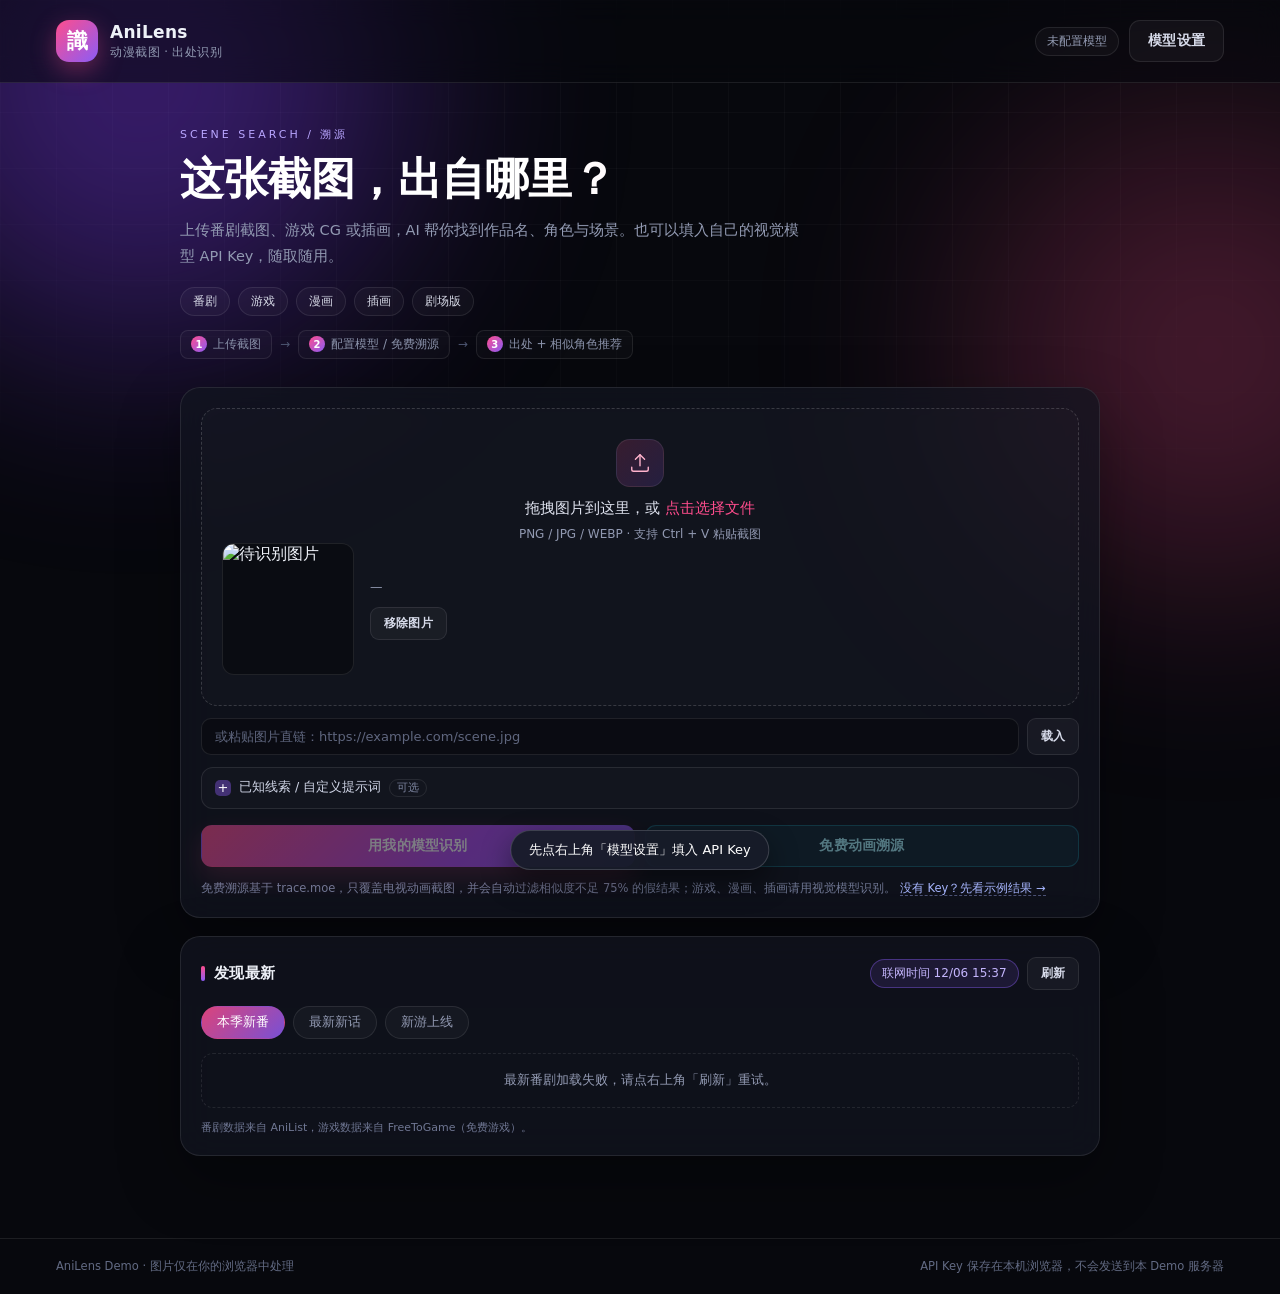
==== index.html @ 6a9ecbaa "feat: AniLens 动漫截图溯源正式站点" ====
<!DOCTYPE html>
<html lang="zh-CN">
<head>
  <meta charset="UTF-8" />
  <meta name="viewport" content="width=device-width, initial-scale=1.0" />
  <title>AniLens · 动漫截图溯源</title>
  <meta name="description" content="上传动漫截图、游戏 CG 或插画，识别出自哪部番剧、游戏或作品，支持接入自己的视觉大模型 API。" />
  <meta name="keywords" content="动漫截图,出处识别,以图搜番,galgame,AniList,trace.moe,VNDB" />
  <meta name="theme-color" content="#07080d" />
  <meta name="color-scheme" content="dark" />
  <link rel="icon" type="image/svg+xml" href="favicon.svg" />
  <link rel="apple-touch-icon" href="favicon.svg" />
  <meta property="og:type" content="website" />
  <meta property="og:site_name" content="AniLens" />
  <meta property="og:title" content="AniLens · 动漫截图溯源" />
  <meta property="og:description" content="上传动漫截图、游戏 CG 或插画，AI 帮你找到作品名、角色与场景。" />
  <meta name="twitter:card" content="summary" />
  <link rel="stylesheet" href="styles.css" />
</head>
<body>
  <div class="bg-grid" aria-hidden="true"></div>
  <div class="glow glow-a" aria-hidden="true"></div>
  <div class="glow glow-b" aria-hidden="true"></div>

  <header class="topbar">
    <a class="brand" href="./">
      <span class="logo">識</span>
      <span class="brand-text">
        <strong>AniLens</strong>
        <em>动漫截图 · 出处识别</em>
      </span>
    </a>
    <div class="top-actions">
      <span class="badge badge-off" id="keyBadge">未配置模型</span>
      <button class="btn btn-ghost" id="btnSettings" type="button">模型设置</button>
    </div>
  </header>

  <main class="wrap">
    <section class="hero">
      <p class="eyebrow">SCENE&nbsp;SEARCH&nbsp;/&nbsp;溯源</p>
      <h1>这张截图，出自哪里？</h1>
      <p class="hero-sub">上传番剧截图、游戏 CG 或插画，AI 帮你找到作品名、角色与场景。也可以填入自己的视觉模型 API Key，随取随用。</p>
      <div class="hero-tags">
        <span>番剧</span><span>游戏</span><span>漫画</span><span>插画</span><span>剧场版</span>
      </div>
      <div class="flow">
        <span><b>1</b> 上传截图</span>
        <i>→</i>
        <span><b>2</b> 配置模型 / 免费溯源</span>
        <i>→</i>
        <span><b>3</b> 出处 + 相似角色推荐</span>
      </div>
    </section>

    <section class="panel">
      <div class="dropzone" id="dropzone" tabindex="0" role="button" aria-label="上传图片">
        <input type="file" id="fileInput" accept="image/*" hidden />
        <div class="dz-empty" id="dzEmpty">
          <div class="dz-icon" aria-hidden="true">
            <svg viewBox="0 0 24 24" fill="none" stroke="currentColor" stroke-width="1.5" stroke-linecap="round" stroke-linejoin="round">
              <path d="M3 16.5V19a2 2 0 0 0 2 2h14a2 2 0 0 0 2-2v-2.5" />
              <path d="M12 3v12" />
              <path d="m7 8 5-5 5 5" />
            </svg>
          </div>
          <p class="dz-title">拖拽图片到这里，或 <span class="accent">点击选择文件</span></p>
          <p class="dz-hint">PNG / JPG / WEBP · 支持 Ctrl + V 粘贴截图</p>
        </div>
        <div class="dz-preview" id="dzPreview" hidden>
          <div class="preview-frame">
            <img id="previewImg" alt="待识别图片" />
          </div>
          <div class="preview-info">
            <p id="fileMeta">—</p>
            <button class="btn btn-sm btn-ghost" id="btnClear" type="button">移除图片</button>
          </div>
        </div>
      </div>

      <div class="url-row">
        <input id="urlInput" type="url" placeholder="或粘贴图片直链：https://example.com/scene.jpg" />
        <button class="btn btn-sm btn-ghost" id="btnUrl" type="button">载入</button>
      </div>

      <details class="prompt-box">
        <summary>已知线索 / 自定义提示词 <span>可选</span></summary>
        <input id="hintInput" type="text" placeholder="已知线索：作品名、角色名、品牌（如 ゆずソフト）、年份，或画面里的某句台词" />
        <textarea id="customPrompt" rows="3" placeholder="例如：重点判断角色名与作品；这是手游立绘，请优先在游戏中查找；不确定时说明依据。"></textarea>
        <p class="prompt-tip">线索会作为硬性条件优先满足，适合识别小众作品；两者都会自动保存在本机。</p>
      </details>

      <div class="action-row">
        <button class="btn btn-primary" id="btnAnalyze" type="button" disabled>用我的模型识别</button>
        <button class="btn btn-secondary" id="btnTrace" type="button" disabled>免费动画溯源</button>
      </div>
      <p class="hint">免费溯源基于 trace.moe，只覆盖电视动画截图，并会自动过滤相似度不足 75% 的假结果；游戏、漫画、插画请用视觉模型识别。 <a class="demo-link" href="?demo=1">没有 Key？先看示例结果 →</a></p>
    </section>

    <section class="panel" id="discoverPanel">
      <div class="panel-head">
        <h2>发现最新</h2>
        <div class="head-right">
          <span class="badge badge-off" id="netTime">联网时间同步中…</span>
          <button class="btn btn-sm btn-ghost" id="btnRefreshDiscover" type="button">刷新</button>
        </div>
      </div>
      <div class="tabs" id="discoverTabs">
        <button class="tab active" type="button" data-tab="anime">本季新番</button>
        <button class="tab" type="button" data-tab="latest">最新新话</button>
        <button class="tab" type="button" data-tab="games">新游上线</button>
      </div>
      <div class="discover-grid" id="animeGrid"></div>
      <div class="discover-grid" id="latestGrid" hidden></div>
      <div class="discover-grid" id="gamesGrid" hidden></div>
      <p class="discover-note" id="discoverNote">番剧数据来自 AniList，游戏数据来自 FreeToGame（免费游戏）。</p>
    </section>

    <section class="panel status-panel" id="statusPanel" hidden>
      <div class="status">
        <span class="spinner" aria-hidden="true"></span>
        <span id="statusText">识别中…</span>
      </div>
    </section>

    <section class="panel" id="resultsPanel" hidden>
      <div class="panel-head">
        <h2>识别结果</h2>
        <div class="head-right">
          <span class="badge" id="resultSource"></span>
          <button class="btn btn-sm btn-ghost" id="btnCopy" type="button">复制结果</button>
        </div>
      </div>
      <div id="resultBody"></div>
      <div class="verify">
        <p>结果仅供参考，建议交叉验证：</p>
        <div class="verify-links">
          <a href="https://saucenao.com/" target="_blank" rel="noopener">SauceNAO</a>
          <a href="https://ascii2d.net/" target="_blank" rel="noopener">ascii2d</a>
          <a href="https://iqdb.org/" target="_blank" rel="noopener">IQDB</a>
          <a href="https://lens.google.com/" target="_blank" rel="noopener">Google Lens</a>
          <a href="https://yandex.com/images/" target="_blank" rel="noopener">Yandex 图片</a>
          <a href="https://trace.moe/" target="_blank" rel="noopener">trace.moe</a>
        </div>
      </div>
    </section>

    <section class="panel" id="historyPanel" hidden>
      <div class="panel-head">
        <h2>最近识别</h2>
        <button class="btn btn-sm btn-ghost" id="btnClearHistory" type="button">清空</button>
      </div>
      <div class="history-list" id="historyList"></div>
    </section>
  </main>

  <footer class="foot">
    <span>AniLens Demo · 图片仅在你的浏览器中处理</span>
    <span>API Key 保存在本机浏览器，不会发送到本 Demo 服务器</span>
  </footer>

  <div class="modal" id="settingsModal" hidden>
    <div class="modal-mask" data-close="1"></div>
    <div class="modal-card" role="dialog" aria-modal="true" aria-labelledby="settingsTitle">
      <div class="modal-head">
        <h2 id="settingsTitle">模型设置</h2>
        <button class="icon-btn" id="btnCloseSettings" type="button" aria-label="关闭">×</button>
      </div>
      <p class="modal-sub">支持任意 OpenAI 兼容的视觉模型接口（OpenAI / 硅基流动 / 通义千问 / 智谱 / Gemini 等）。</p>

      <label class="field">
        <span>服务预设</span>
        <select id="presetSelect"></select>
      </label>
      <label class="field">
        <span>接口地址 Base URL</span>
        <input id="baseUrl" type="text" placeholder="https://api.openai.com/v1" spellcheck="false" />
      </label>
      <label class="field">
        <span>模型名称</span>
        <input id="modelName" type="text" placeholder="gpt-4o-mini" spellcheck="false" />
      </label>
      <label class="field">
        <span>API Key <em>仅保存在本机</em></span>
        <div class="key-wrap">
          <input id="apiKey" type="password" placeholder="sk-..." autocomplete="off" spellcheck="false" />
          <button class="icon-btn" id="btnToggleKey" type="button">显示</button>
        </div>
      </label>

      <label class="switch-field" for="onlineToggle">
        <span>
          <b>联网增强</b>
          <em>识别后自动查询 AniList，补充封面、评分、简介、相似角色与相似作品</em>
        </span>
        <input id="onlineToggle" type="checkbox" checked />
      </label>

      <div class="modal-foot">
        <button class="btn btn-ghost" id="btnTestOnline" type="button">测试联网</button>
        <button class="btn btn-ghost" id="btnTest" type="button">测试模型</button>
        <button class="btn btn-primary" id="btnSaveSettings" type="button">保存设置</button>
      </div>
      <p class="modal-note" id="testResult"></p>
    </div>
  </div>

  <div class="toast" id="toast" hidden></div>
  <script src="app.js"></script>
</body>
</html>
---- styles.css ----
:root {
  --bg: #07080d;
  --panel: rgba(18, 22, 33, 0.72);
  --panel-solid: #121622;
  --line: rgba(255, 255, 255, 0.09);
  --line-strong: rgba(255, 255, 255, 0.16);
  --text: #eef1f8;
  --muted: #929ab2;
  --pink: #ff4d8d;
  --violet: #8b5cf6;
  --cyan: #22d3ee;
  --ok: #34d399;
  --warn: #fbbf24;
  --radius: 20px;
  --font: "Inter", "PingFang SC", "Hiragino Sans GB", "Microsoft YaHei", system-ui, -apple-system, "Segoe UI", sans-serif;
}

* { box-sizing: border-box; }

html { scroll-behavior: smooth; }

html, body {
  margin: 0;
  padding: 0;
  background: var(--bg);
  color: var(--text);
  font-family: var(--font);
  -webkit-font-smoothing: antialiased;
}

body {
  min-height: 100vh;
  display: flex;
  flex-direction: column;
  overflow-x: hidden;
  position: relative;
}

.bg-grid {
  position: fixed;
  inset: 0;
  background-image:
    linear-gradient(rgba(255, 255, 255, 0.028) 1px, transparent 1px),
    linear-gradient(90deg, rgba(255, 255, 255, 0.028) 1px, transparent 1px);
  background-size: 56px 56px;
  mask-image: radial-gradient(ellipse 90% 70% at 50% 0%, #000 40%, transparent 100%);
  -webkit-mask-image: radial-gradient(ellipse 90% 70% at 50% 0%, #000 40%, transparent 100%);
  pointer-events: none;
  z-index: 0;
}

.glow {
  position: fixed;
  border-radius: 50%;
  filter: blur(120px);
  opacity: 0.42;
  pointer-events: none;
  z-index: 0;
}
.glow-a { width: 520px; height: 520px; top: -180px; left: -120px; background: #7c3aed; }
.glow-b { width: 460px; height: 460px; top: 120px; right: -160px; background: #ff4d8d; opacity: 0.26; }

/* ---------- top bar ---------- */
.topbar {
  position: sticky;
  top: 0;
  z-index: 5;
  display: flex;
  align-items: center;
  justify-content: space-between;
  gap: 16px;
  padding: 20px clamp(18px, 5vw, 56px);
  border-bottom: 1px solid var(--line);
  backdrop-filter: blur(14px);
  background: rgba(7, 8, 13, 0.55);
}

.brand {
  display: flex;
  align-items: center;
  gap: 12px;
  text-decoration: none;
  color: inherit;
}

.logo {
  width: 42px;
  height: 42px;
  display: grid;
  place-items: center;
  border-radius: 13px;
  font-size: 21px;
  font-weight: 700;
  color: #fff;
  background: linear-gradient(135deg, var(--pink), var(--violet));
  box-shadow: 0 8px 24px rgba(255, 77, 141, 0.35);
}

.brand-text { display: flex; flex-direction: column; line-height: 1.2; }
.brand-text strong { font-size: 17px; letter-spacing: 0.3px; }
.brand-text em { font-style: normal; font-size: 11.5px; color: var(--muted); margin-top: 3px; letter-spacing: 0.5px; }

.top-actions { display: flex; align-items: center; gap: 10px; }

.badge {
  display: inline-flex;
  align-items: center;
  gap: 6px;
  padding: 5px 11px;
  border-radius: 999px;
  font-size: 12px;
  border: 1px solid var(--line);
  color: var(--muted);
  white-space: nowrap;
}
.badge-off { color: var(--muted); background: rgba(255, 255, 255, 0.03); }
.badge-on { color: var(--ok); border-color: rgba(52, 211, 153, 0.35); background: rgba(52, 211, 153, 0.08); }
.badge-info { color: #c4b5fd; border-color: rgba(139, 92, 246, 0.4); background: rgba(139, 92, 246, 0.12); }
.badge-warn { color: var(--warn); border-color: rgba(251, 191, 36, 0.35); background: rgba(251, 191, 36, 0.1); }

/* ---------- layout ---------- */
.wrap {
  position: relative;
  z-index: 2;
  width: min(920px, calc(100% - 36px));
  margin: 0 auto;
  padding: 44px 0 64px;
  flex: 1;
}

.hero { margin-bottom: 28px; }

.eyebrow {
  margin: 0 0 12px;
  font-size: 11px;
  letter-spacing: 3px;
  color: #b9a6ff;
  text-transform: uppercase;
}

.hero h1 {
  margin: 0;
  font-size: clamp(30px, 5vw, 44px);
  line-height: 1.14;
  letter-spacing: -0.5px;
  background: linear-gradient(120deg, #fff 20%, #ffd0e0 55%, #b9a6ff 90%);
  -webkit-background-clip: text;
  background-clip: text;
  color: transparent;
}

.hero-sub {
  margin: 14px 0 0;
  max-width: 620px;
  font-size: 14.5px;
  line-height: 1.75;
  color: var(--muted);
}

.hero-tags { display: flex; flex-wrap: wrap; gap: 8px; margin-top: 18px; }
.hero-tags span {
  padding: 5px 12px;
  border-radius: 999px;
  font-size: 12px;
  color: #d6d9e6;
  border: 1px solid var(--line);
  background: rgba(255, 255, 255, 0.03);
}

.panel {
  background: var(--panel);
  border: 1px solid var(--line);
  border-radius: var(--radius);
  padding: 20px;
  margin-bottom: 18px;
  backdrop-filter: blur(18px);
  box-shadow: 0 24px 60px rgba(0, 0, 0, 0.34);
}

.panel-head {
  display: flex;
  align-items: center;
  justify-content: space-between;
  gap: 12px;
  margin-bottom: 16px;
}
.panel-head h2 { margin: 0; font-size: 15px; font-weight: 600; letter-spacing: 0.4px; }
.head-right { display: flex; align-items: center; gap: 8px; }

/* ---------- dropdown uploader ---------- */
.dropzone {
  position: relative;
  border: 1.5px dashed rgba(255, 255, 255, 0.16);
  border-radius: 16px;
  padding: 30px 20px;
  text-align: center;
  cursor: pointer;
  transition: border-color 0.2s, background 0.2s, transform 0.2s;
  background: rgba(255, 255, 255, 0.015);
  outline: none;
}
.dropzone:hover, .dropzone:focus-visible {
  border-color: rgba(255, 77, 141, 0.5);
  background: rgba(255, 77, 141, 0.045);
}
.dropzone.drag {
  border-color: var(--pink);
  background: rgba(255, 77, 141, 0.09);
  transform: scale(1.005);
}

.dz-icon {
  width: 48px; height: 48px;
  margin: 0 auto 12px;
  border-radius: 14px;
  display: grid; place-items: center;
  color: #ffb3cd;
  background: linear-gradient(135deg, rgba(255, 77, 141, 0.16), rgba(139, 92, 246, 0.16));
  border: 1px solid rgba(255, 255, 255, 0.08);
}
.dz-icon svg { width: 22px; height: 22px; }

.dz-title { margin: 0; font-size: 14.5px; color: #dfe3ef; }
.dz-title .accent { color: var(--pink); }
.dz-hint { margin: 8px 0 0; font-size: 12px; color: var(--muted); }

.dz-preview {
  display: flex;
  align-items: center;
  gap: 16px;
  text-align: left;
  cursor: default;
}
.preview-frame {
  flex: none;
  width: 132px; height: 132px;
  border-radius: 12px;
  overflow: hidden;
  background: #0a0c12;
  border: 1px solid var(--line);
}
.preview-frame img { width: 100%; height: 100%; object-fit: cover; display: block; }
.preview-info { min-width: 0; }
.preview-info p {
  margin: 0 0 10px;
  font-size: 12.5px;
  color: var(--muted);
  word-break: break-all;
  line-height: 1.6;
}

.url-row { display: flex; gap: 8px; margin-top: 12px; }.url-row input {
  flex: 1;
  min-width: 0;
  padding: 10px 13px;
  border-radius: 10px;
  border: 1px solid var(--line);
  background: rgba(0, 0, 0, 0.28);
  color: var(--text);
  font-size: 13px;
  font-family: inherit;
  outline: none;
  transition: border-color 0.2s;
}
.url-row input:focus { border-color: rgba(139, 92, 246, 0.6); }
.url-row input::placeholder { color: #5f667e; }

/* ---------- 自定义提示词 ---------- */
.prompt-box {
  margin-top: 12px;
  border: 1px solid var(--line);
  border-radius: 12px;
  background: rgba(255, 255, 255, 0.02);
  padding: 11px 13px;
}
.prompt-box summary {
  cursor: pointer;
  font-size: 12.5px;
  color: #cfd5e6;
  list-style: none;
  display: flex;
  align-items: center;
  gap: 8px;
}
.prompt-box summary::-webkit-details-marker { display: none; }
.prompt-box summary::before {
  content: '+';
  display: grid;
  place-items: center;
  width: 16px;
  height: 16px;
  border-radius: 5px;
  font-size: 13px;
  color: #fff;
  background: rgba(139, 92, 246, 0.4);
}
.prompt-box[open] summary::before { content: '−'; }
.prompt-box summary span {
  font-size: 10.5px;
  color: #7f88a3;
  border: 1px solid var(--line);
  border-radius: 999px;
  padding: 1px 7px;
}
.prompt-box textarea, .prompt-box input {
  width: 100%;
  margin-top: 10px;
  padding: 10px 12px;
  border-radius: 10px;
  border: 1px solid var(--line);
  background: rgba(0, 0, 0, 0.3);
  color: var(--text);
  font-family: inherit;
  font-size: 12.5px;
  line-height: 1.65;
  resize: vertical;
  outline: none;
}
.prompt-box textarea:focus, .prompt-box input:focus { border-color: rgba(139, 92, 246, 0.6); }
.prompt-tip { margin: 7px 0 0; font-size: 11px; color: #6f7793; }

.candidates { display: grid; grid-template-columns: repeat(auto-fill, minmax(160px, 1fr)); gap: 10px; }
.cand {
  display: flex;
  gap: 9px;
  align-items: center;
  padding: 8px;
  border: 1px solid var(--line);
  border-radius: 10px;
  color: var(--text);
  text-decoration: none;
  background: rgba(255, 255, 255, 0.02);
}
.cand:hover { border-color: rgba(139, 92, 246, 0.5); }
.cand img, .cand-none { width: 42px; height: 58px; border-radius: 6px; object-fit: cover; flex: none; }
.cand-none { background: rgba(255, 255, 255, 0.05); }
.cand strong { display: block; font-size: 12px; line-height: 1.4; }
.cand em { display: block; font-style: normal; font-size: 10.5px; color: #6f7793; }

@media (max-width: 560px) {
  .result-title { font-size: 18px; }
  .person-card { align-items: flex-start; }
  .person-avatar { width: 64px; height: 64px; }
  .search-row { gap: 7px; }
  .search-row a { padding: 7px 11px; font-size: 11.5px; }
  .candidates { grid-template-columns: 1fr 1fr; gap: 8px; }
  .cand { padding: 6px; gap: 7px; }
  .cand img, .cand-none { width: 34px; height: 46px; }
  .cand strong { font-size: 11.5px; }
  .block { padding: 14px 15px; }
  .vn-card { flex-direction: column; gap: 11px; }
  .vn-cover { width: 100%; height: 190px; }
  .vn-title { font-size: 16px; }
}

.action-row { display: flex; flex-wrap: wrap; gap: 10px; margin-top: 16px; }
.action-row .btn { flex: 1 1 200px; }

.hint { margin: 12px 0 0; font-size: 11.5px; color: #6f7793; line-height: 1.6; }
.demo-link { color: #a5b4fc; text-decoration: none; border-bottom: 1px dashed rgba(165, 180, 252, 0.4); }
.demo-link:hover { color: #fff; }

/* ---------- buttons ---------- */
.btn {
  appearance: none;
  border: 1px solid transparent;
  border-radius: 11px;
  padding: 11px 18px;
  font-size: 13.5px;
  font-family: inherit;
  font-weight: 600;
  letter-spacing: 0.2px;
  color: #fff;
  cursor: pointer;
  transition: transform 0.16s, box-shadow 0.2s, background 0.2s, border-color 0.2s, opacity 0.2s;
  white-space: nowrap;
}
.btn:disabled { opacity: 0.45; cursor: not-allowed; }
.btn:not(:disabled):hover { transform: translateY(-1px); }
.btn:not(:disabled):active { transform: translateY(1px); }

.btn-primary {
  background: linear-gradient(135deg, var(--pink), #b04bf0 60%, var(--violet));
  box-shadow: 0 10px 26px rgba(255, 77, 141, 0.26);
}
.btn-primary:not(:disabled):hover { box-shadow: 0 14px 32px rgba(255, 77, 141, 0.38); }

.btn-secondary {
  background: rgba(34, 211, 238, 0.1);
  border-color: rgba(34, 211, 238, 0.35);
  color: #a5f3fc;
}
.btn-secondary:not(:disabled):hover { background: rgba(34, 211, 238, 0.18); }

.btn-ghost {
  background: rgba(255, 255, 255, 0.04);
  border-color: var(--line);
  color: #d7dbea;
}
.btn-ghost:not(:disabled):hover { background: rgba(255, 255, 255, 0.09); border-color: var(--line-strong); }

.btn-sm { padding: 7px 13px; font-size: 12px; border-radius: 9px; }
.btn-block { width: 100%; }

.icon-btn {
  background: transparent;
  border: 1px solid var(--line);
  color: var(--muted);
  border-radius: 9px;
  width: 32px;
  height: 32px;
  font-size: 16px;
  line-height: 1;
  cursor: pointer;
  transition: color 0.2s, border-color 0.2s;
}
.icon-btn:hover { color: #fff; border-color: var(--line-strong); }

/* ---------- status ---------- */
.status-panel { padding: 16px 20px; }
.status { display: flex; align-items: center; gap: 12px; font-size: 13.5px; color: #cfd4e4; }
.spinner {
  width: 16px; height: 16px;
  border-radius: 50%;
  border: 2px solid rgba(255, 255, 255, 0.18);
  border-top-color: var(--pink);
  animation: spin 0.8s linear infinite;
  flex: none;
}
@keyframes spin { to { transform: rotate(360deg); } }

/* ---------- result cards ---------- */
.result-hero {
  border: 1px solid rgba(139, 92, 246, 0.28);
  background: linear-gradient(160deg, rgba(139, 92, 246, 0.14), rgba(255, 77, 141, 0.06) 55%, rgba(255, 255, 255, 0.02));
  border-radius: 16px;
  padding: 20px;
}

.result-head { display: flex; align-items: flex-start; justify-content: space-between; gap: 16px; flex-wrap: wrap; }
.result-title { margin: 0; font-size: 21px; line-height: 1.35; letter-spacing: -0.2px; }
.result-original { margin: 6px 0 0; font-size: 13px; color: var(--muted); }
.result-type { margin: 0; font-size: 12px; color: #cbb6ff; letter-spacing: 0.4px; }

.confidence { flex: none; text-align: right; min-width: 90px; }
.confidence b { font-size: 24px; font-weight: 700; color: #fff; }
.confidence b span { font-size: 12px; color: var(--muted); font-weight: 500; }
.confidence small { display: block; font-size: 11px; color: var(--muted); margin-top: 2px; }
.conf-bar { height: 5px; border-radius: 999px; background: rgba(255, 255, 255, 0.12); margin-top: 8px; overflow: hidden; }
.conf-bar i { display: block; height: 100%; border-radius: 999px; background: linear-gradient(90deg, var(--cyan), var(--violet), var(--pink)); }

.meta-grid {
  display: grid;
  grid-template-columns: repeat(auto-fit, minmax(170px, 1fr));
  gap: 10px;
  margin-top: 18px;
}
.meta-item {
  border: 1px solid var(--line);
  background: rgba(0, 0, 0, 0.22);
  border-radius: 11px;
  padding: 10px 12px;
}
.meta-item dt { font-size: 10.5px; color: #7f88a3; letter-spacing: 0.6px; text-transform: uppercase; margin-bottom: 5px; }
.meta-item dd { margin: 0; font-size: 13px; color: #e6e9f4; line-height: 1.5; word-break: break-word; }

.block { margin-top: 18px; }
.block h3 {
  margin: 0 0 8px;
  font-size: 11px;
  letter-spacing: 1.4px;
  text-transform: uppercase;
  color: #8b94ae;
  font-weight: 600;
}
.block p { margin: 0; font-size: 13.5px; line-height: 1.8; color: #d3d8e8; }

.chip-row { display: flex; flex-wrap: wrap; gap: 7px; }
.chip {
  display: inline-flex;
  align-items: center;
  padding: 5px 11px;
  border-radius: 999px;
  font-size: 12px;
  color: #e5defc;
  background: rgba(139, 92, 246, 0.14);
  border: 1px solid rgba(139, 92, 246, 0.3);
}
.chip.pink { color: #ffd3e2; background: rgba(255, 77, 141, 0.12); border-color: rgba(255, 77, 141, 0.3); }
.chip.cyan { color: #b7f4ff; background: rgba(34, 211, 238, 0.1); border-color: rgba(34, 211, 238, 0.28); }

.alts { display: grid; gap: 8px; margin-top: 6px; }
.alt-item {
  display: flex;
  align-items: baseline;
  justify-content: space-between;
  gap: 12px;
  padding: 11px 13px;
  border-radius: 11px;
  border: 1px solid var(--line);
  background: rgba(255, 255, 255, 0.02);
  font-size: 13px;
}
.alt-item em { font-style: normal; color: var(--muted); font-size: 12px; text-align: right; }
.alt-item strong { font-weight: 600; }

.search-row { display: flex; flex-wrap: wrap; gap: 8px; margin-top: 10px; }
.search-row a {
  padding: 6px 12px;
  border-radius: 999px;
  font-size: 12px;
  text-decoration: none;
  color: #cfd6ea;
  border: 1px solid var(--line);
  background: rgba(255, 255, 255, 0.03);
  transition: border-color 0.2s, color 0.2s;
}
.search-row a:hover { color: #fff; border-color: rgba(255, 77, 141, 0.5); }

.empty-state {
  text-align: center;
  padding: 26px 18px;
  border: 1px dashed var(--line);
  border-radius: 14px;
}
.empty-state strong { display: block; font-size: 15px; margin-bottom: 6px; }
.empty-state p { margin: 0; font-size: 13px; color: var(--muted); line-height: 1.7; }

.error-box {
  border: 1px solid rgba(248, 113, 113, 0.35);
  background: rgba(248, 113, 113, 0.08);
  border-radius: 12px;
  padding: 14px 16px;
  font-size: 13px;
  line-height: 1.7;
  color: #fecaca;
  word-break: break-word;
}
.error-box b { color: #fff; }

/* ---------- trace results ---------- */
.trace-hero {
  display: flex;
  gap: 16px;
  padding: 14px;
  border-radius: 16px;
  border: 1px solid rgba(165, 180, 252, 0.28);
  background: linear-gradient(135deg, rgba(99, 102, 241, 0.1), rgba(255, 77, 141, 0.06));
}
.trace-hero-thumb {
  flex: none;
  width: 200px;
  aspect-ratio: 16 / 9;
  border-radius: 10px;
  overflow: hidden;
  background: #000;
  border: 1px solid var(--line);
}
.trace-hero-thumb img { width: 100%; height: 100%; object-fit: cover; display: block; }
.trace-hero-body { min-width: 0; flex: 1; }
.trace-kicker {
  display: inline-block;
  margin-bottom: 6px;
  font-size: 10.5px;
  letter-spacing: 0.08em;
  text-transform: uppercase;
  color: #a5b4fc;
}
.trace-kicker .trace-conf {
  margin-left: 5px;
  padding: 1px 7px;
  font-size: 10px;
  letter-spacing: 0;
  text-transform: none;
  vertical-align: 1px;
}
.trace-hero h2 { margin: 0 0 4px; font-size: 19px; line-height: 1.35; }
.trace-hero .trace-sub { margin: 0 0 9px; font-size: 12px; color: var(--muted); }
.trace-more { margin: 16px 0 8px; font-size: 11.5px; color: #6f7793; }
.trace-warn {
  margin-bottom: 12px;
  padding: 10px 12px;
  border-radius: 10px;
  border: 1px solid rgba(251, 191, 36, 0.3);
  background: rgba(251, 191, 36, 0.08);
  font-size: 12px;
  line-height: 1.6;
  color: #fcd34d;
}
.trace-note { margin: 10px 0 0; font-size: 11px; color: #6f7793; }
.trace-hit { background: rgba(52, 211, 153, 0.15) !important; color: #6ee7b7 !important; }

.trace-list { display: grid; gap: 12px; }
.trace-item {
  display: flex;
  gap: 14px;
  padding: 12px;
  border-radius: 14px;
  border: 1px solid var(--line);
  background: rgba(255, 255, 255, 0.02);
}
.trace-thumb {
  flex: none;
  width: 128px;
  height: 76px;
  border-radius: 9px;
  overflow: hidden;
  background: #000;
  border: 1px solid var(--line);
}
.trace-thumb img { width: 100%; height: 100%; object-fit: cover; display: block; }
.trace-body { min-width: 0; flex: 1; }
.trace-body h3 { margin: 0 0 4px; font-size: 14.5px; line-height: 1.4; }
.trace-body .trace-sub { margin: 0 0 8px; font-size: 12px; color: var(--muted); word-break: break-word; }
.trace-meta { display: flex; flex-wrap: wrap; gap: 6px; }
.trace-meta span {
  font-size: 11.5px;
  padding: 3px 8px;
  border-radius: 6px;
  background: rgba(255, 255, 255, 0.05);
  color: #c3c9dc;
}
.trace-links { display: flex; gap: 12px; margin-top: 9px; flex-wrap: wrap; }
.trace-links a { font-size: 12px; color: #a5b4fc; text-decoration: none; }
.trace-links a:hover { text-decoration: underline; }

/* ---------- verify ---------- */
.verify { margin-top: 20px; padding-top: 16px; border-top: 1px solid var(--line); }
.verify p { margin: 0 0 9px; font-size: 11.5px; color: #6f7793; }
.verify-links { display: flex; flex-wrap: wrap; gap: 8px; }
.verify-links a {
  padding: 5px 11px;
  border-radius: 8px;
  font-size: 12px;
  text-decoration: none;
  color: #c0c8dd;
  border: 1px solid var(--line);
  background: rgba(255, 255, 255, 0.02);
  transition: color 0.2s, border-color 0.2s;
}
.verify-links a:hover { color: #fff; border-color: rgba(139, 92, 246, 0.55); }

/* ---------- history ---------- */
.history-list { display: grid; grid-template-columns: repeat(auto-fill, minmax(150px, 1fr)); gap: 10px; }
.history-item {
  border: 1px solid var(--line);
  border-radius: 12px;
  overflow: hidden;
  background: rgba(255, 255, 255, 0.02);
  cursor: pointer;
  text-align: left;
  padding: 0;
  color: inherit;
  font-family: inherit;
  transition: border-color 0.2s, transform 0.2s;
}
.history-item:hover { border-color: rgba(255, 77, 141, 0.45); transform: translateY(-2px); }
.history-item img { width: 100%; height: 88px; object-fit: cover; display: block; background: #000; }
.history-item .hi-body { padding: 9px 11px; }
.history-item strong { display: block; font-size: 12.5px; line-height: 1.4; white-space: nowrap; overflow: hidden; text-overflow: ellipsis; }
.history-item span { display: block; font-size: 11px; color: var(--muted); margin-top: 3px; }

/* ---------- footer ---------- */
.foot {
  position: relative;
  z-index: 2;
  display: flex;
  flex-wrap: wrap;
  justify-content: space-between;
  gap: 8px;
  padding: 20px clamp(18px, 5vw, 56px);
  border-top: 1px solid var(--line);
  font-size: 11.5px;
  color: #626a83;
}

/* ---------- modal ---------- */
.modal { position: fixed; inset: 0; z-index: 60; display: grid; place-items: center; padding: 18px; }
.modal[hidden] { display: none; }
.modal-mask { position: absolute; inset: 0; background: rgba(3, 4, 8, 0.72); backdrop-filter: blur(6px); }
.modal-card {
  position: relative;
  width: min(460px, 100%);
  max-height: 88vh;
  overflow-y: auto;
  background: #10131d;
  border: 1px solid var(--line-strong);
  border-radius: 18px;
  padding: 22px;
  box-shadow: 0 30px 80px rgba(0, 0, 0, 0.6);
  animation: pop 0.18s ease-out;
}
@keyframes pop { from { transform: translateY(10px) scale(0.98); opacity: 0; } }

.modal-head { display: flex; align-items: center; justify-content: space-between; }
.modal-head h2 { margin: 0; font-size: 17px; }
.modal-sub { margin: 8px 0 18px; font-size: 12px; color: var(--muted); line-height: 1.7; }

.field { display: block; margin-bottom: 14px; }
.field > span { display: block; font-size: 11.5px; color: #97a0b8; margin-bottom: 6px; letter-spacing: 0.3px; }
.field > span em { font-style: normal; color: #646c85; margin-left: 4px; }
.field input, .field select {
  width: 100%;
  padding: 10px 12px;
  border-radius: 10px;
  border: 1px solid var(--line);
  background: rgba(0, 0, 0, 0.3);
  color: var(--text);
  font-size: 13px;
  font-family: inherit;
  outline: none;
  transition: border-color 0.2s;
}
.field input:focus, .field select:focus { border-color: rgba(139, 92, 246, 0.65); }
.field select option { background: #10131d; }

.key-wrap { display: flex; gap: 8px; }
.key-wrap input { flex: 1; min-width: 0; }
.key-wrap .icon-btn { width: 54px; height: auto; font-size: 12px; }

.modal-foot { display: flex; justify-content: flex-end; gap: 10px; margin-top: 20px; }
.modal-note { margin: 12px 0 0; font-size: 12px; line-height: 1.6; color: var(--muted); min-height: 18px; word-break: break-word; }
.modal-note.ok { color: var(--ok); }
.modal-note.err { color: #fca5a5; }

/* ---------- toast ---------- */
.toast {
  position: fixed;
  left: 50%;
  bottom: 30px;
  transform: translateX(-50%);
  z-index: 90;
  padding: 10px 18px;
  border-radius: 999px;
  font-size: 13px;
  color: #fff;
  background: rgba(24, 28, 42, 0.95);
  border: 1px solid var(--line-strong);
  box-shadow: 0 12px 30px rgba(0, 0, 0, 0.45);
}
.toast[hidden] { display: none; }

@media (max-width: 560px) {
  .topbar { padding: 14px 16px; }
  .brand-text em { display: none; }
  .badge { display: none; }
  .wrap { padding-top: 28px; }
  .panel { padding: 16px; border-radius: 16px; }
  .dz-preview { flex-direction: column; align-items: stretch; }
  .preview-frame { width: 100%; height: 200px; }
  .trace-item { flex-direction: column; }
  .trace-thumb { width: 100%; height: 140px; }
  .trace-hero { flex-direction: column; }
  .trace-hero-thumb { width: 100%; }
  .result-head { flex-direction: column; }
  .confidence { text-align: left; width: 100%; }
}

/* ---------- 使用流程 ---------- */
.flow {
  display: flex;
  flex-wrap: wrap;
  align-items: center;
  gap: 8px;
  margin-top: 14px;
  font-size: 12px;
  color: #8b93ab;
}
.flow span {
  display: inline-flex;
  align-items: center;
  gap: 6px;
  padding: 5px 10px;
  border-radius: 8px;
  border: 1px solid var(--line);
  background: rgba(255, 255, 255, 0.025);
}
.flow b {
  display: grid;
  place-items: center;
  width: 16px;
  height: 16px;
  border-radius: 50%;
  font-size: 10px;
  color: #fff;
  background: linear-gradient(135deg, var(--pink), var(--violet));
}
.flow i { font-style: normal; color: #4c5470; }

/* ---------- 联网增强 ---------- */
.online-block { margin-top: 20px; }

.thinking-box {
  margin-bottom: 16px;
  border: 1px solid var(--line);
  border-radius: 12px;
  background: rgba(255, 255, 255, 0.025);
}
.thinking-box summary {
  display: flex;
  align-items: center;
  gap: 8px;
  padding: 10px 14px;
  font-size: 12.5px;
  color: var(--muted);
  cursor: pointer;
  list-style: none;
  user-select: none;
}
.thinking-box summary::-webkit-details-marker { display: none; }
.thinking-box summary::before { content: '▸'; font-size: 10px; transition: transform 0.18s ease; }
.thinking-box[open] summary::before { transform: rotate(90deg); }
.thinking-box summary:hover { color: var(--text); }
.thinking-box pre {
  margin: 0;
  padding: 0 14px 14px;
  max-height: 260px;
  overflow: auto;
  white-space: pre-wrap;
  word-break: break-word;
  font-family: inherit;
  font-size: 12.5px;
  line-height: 1.7;
  color: #a7afc9;
}
.online-head {
  display: flex;
  align-items: center;
  gap: 8px;
  margin-bottom: 10px;
  font-size: 11px;
  letter-spacing: 1.2px;
  text-transform: uppercase;
  color: #8b94ae;
}
.online-dot {
  width: 7px;
  height: 7px;
  border-radius: 50%;
  background: var(--cyan);
  box-shadow: 0 0 10px rgba(34, 211, 238, 0.8);
}
.online-note {
  margin: 0 0 10px;
  font-size: 12.5px;
  line-height: 1.7;
  color: var(--muted);
}
.online-note + .btn { margin-top: 2px; }

.person-card {
  display: flex;
  align-items: center;
  gap: 14px;
  padding: 14px;
  border-radius: 14px;
  border: 1px solid rgba(255, 77, 141, 0.22);
  background: linear-gradient(135deg, rgba(255, 77, 141, 0.07), rgba(139, 92, 246, 0.06));
  text-decoration: none;
  color: inherit;
  transition: border-color 0.2s;
}
.person-card:hover { border-color: rgba(255, 77, 141, 0.45); }
.person-avatar {
  flex: none;
  width: 72px;
  height: 72px;
  border-radius: 50%;
  overflow: hidden;
  display: grid;
  place-items: center;
  background: linear-gradient(135deg, rgba(255, 77, 141, 0.4), rgba(139, 92, 246, 0.4));
}
.person-avatar img { width: 100%; height: 100%; object-fit: cover; display: block; }
.person-initial { font-size: 26px; font-weight: 700; color: #fff; }
.person-info { min-width: 0; }
.person-info strong { display: block; font-size: 16px; line-height: 1.4; }
.person-info strong em { margin-left: 6px; font-style: normal; font-size: 12px; color: #9aa3bd; }
.person-from { display: block; margin-top: 3px; font-size: 11.5px; color: #9aa3bd; }
.person-info p { margin: 6px 0 0; font-size: 12px; line-height: 1.6; color: #c6ccdd; }
.person-conf {
  display: inline-block;
  margin-top: 7px;
  padding: 1px 8px;
  border-radius: 999px;
  border: 1px solid rgba(255, 77, 141, 0.3);
  font-size: 10.5px;
  color: #ffb3cd;
}

.media-card {
  display: flex;
  gap: 16px;
  padding: 14px;
  border-radius: 14px;
  border: 1px solid var(--line);
  background: rgba(0, 0, 0, 0.22);
}.media-cover {
  flex: none;
  width: 104px;
  height: 148px;
  object-fit: cover;
  border-radius: 10px;
  background: #0a0c12;
}
.media-info { flex: 1; min-width: 0; }
.media-info h3 { margin: 0 0 4px; font-size: 16px; line-height: 1.4; }
.media-sub { margin: 0 0 6px; font-size: 11.5px; color: var(--muted); }
.media-score { margin: 0 0 8px; font-size: 14px; font-weight: 600; color: var(--warn); }
.media-score span { margin-left: 4px; font-size: 11px; font-weight: 400; color: var(--muted); }
.media-desc { margin: 0 0 9px; font-size: 12.5px; line-height: 1.7; color: #c6ccdd; }
.media-link {
  display: inline-block;
  margin-top: 9px;
  font-size: 12px;
  color: #a5b4fc;
  text-decoration: none;
}
.media-link:hover { text-decoration: underline; }

/* ---------- VNDB 作品档案 ---------- */
.vn-card {
  display: flex;
  gap: 15px;
  padding: 14px;
  border-radius: 14px;
  border: 1px solid rgba(139, 92, 246, 0.32);
  background: linear-gradient(180deg, rgba(139, 92, 246, 0.1), rgba(0, 0, 0, 0.22));
}
.vn-cover {
  flex: none;
  width: 108px;
  height: 152px;
  object-fit: cover;
  border-radius: 10px;
  background: #0a0c12;
  border: 1px solid var(--line);
}
.vn-cover-none {
  background: linear-gradient(135deg, rgba(139, 92, 246, 0.16), rgba(34, 211, 238, 0.1));
}
.vn-info { flex: 1; min-width: 0; }
.vn-badge {
  display: inline-flex;
  align-items: center;
  padding: 2px 9px;
  margin-bottom: 6px;
  border-radius: 999px;
  font-size: 10.5px;
  letter-spacing: 0.3px;
  color: #c4b5fd;
  border: 1px solid rgba(139, 92, 246, 0.45);
  background: rgba(139, 92, 246, 0.14);
}
.vn-title { margin: 0 0 3px; font-size: 17px; line-height: 1.35; }
.vn-roman { margin: 0 0 4px; font-size: 11.5px; line-height: 1.5; color: var(--muted); }
.vn-meta { margin: 0 0 3px; font-size: 11.5px; color: #a9b1c7; }
.vn-desc { margin: 7px 0 8px; font-size: 12.5px; line-height: 1.7; color: #c6ccdd; }
.vn-reason { margin: 7px 0 0; font-size: 11px; line-height: 1.6; color: #8f97b0; }
.vn-shots {
  display: grid;
  grid-template-columns: repeat(2, minmax(0, 1fr));
  gap: 6px;
  margin-top: 10px;
}
.vn-shot {
  display: block;
  overflow: hidden;
  border-radius: 8px;
  border: 1px solid var(--line);
  background: #0a0c12;
}
.vn-shot img { display: block; width: 100%; aspect-ratio: 16 / 9; object-fit: cover; }
.vn-shot-note { margin: 6px 0 0; font-size: 11px; color: #6f7793; }

.sim-grid {
  display: grid;
  grid-template-columns: repeat(auto-fill, minmax(212px, 1fr));
  gap: 10px;
}
.sim-card {
  display: flex;
  gap: 11px;
  padding: 11px;
  border-radius: 12px;
  border: 1px solid var(--line);
  background: rgba(255, 255, 255, 0.02);
  text-decoration: none;
  color: inherit;
  transition: border-color 0.2s, transform 0.2s;
}
.sim-card:hover { border-color: rgba(139, 92, 246, 0.5); transform: translateY(-2px); }
.sim-avatar {
  flex: none;
  width: 56px;
  height: 56px;
  border-radius: 50%;
  overflow: hidden;
  display: grid;
  place-items: center;
  background: linear-gradient(135deg, rgba(255, 77, 141, 0.35), rgba(139, 92, 246, 0.35));
}
.sim-avatar img { width: 100%; height: 100%; object-fit: cover; display: block; }
.sim-initial { font-size: 20px; font-weight: 700; color: #fff; }
.sim-body { min-width: 0; }
.sim-body strong { display: block; font-size: 13px; line-height: 1.35; }
.sim-from {
  display: block;
  margin-top: 2px;
  font-size: 11px;
  color: #9aa3bd;
  white-space: nowrap;
  overflow: hidden;
  text-overflow: ellipsis;
}
.sim-body p { margin: 5px 0 0; font-size: 11.5px; line-height: 1.6; color: #b9c0d4; }

.rec-grid {
  display: grid;
  grid-template-columns: repeat(auto-fill, minmax(96px, 1fr));
  gap: 10px;
}
.rec-card {
  display: flex;
  flex-direction: column;
  gap: 6px;
  font-size: 11.5px;
  text-decoration: none;
  color: inherit;
}
.rec-card img, .rec-cover-fallback {
  display: block;
  width: 100%;
  aspect-ratio: 2 / 3;
  object-fit: cover;
  border-radius: 9px;
  border: 1px solid var(--line);
  background: #0a0c12;
}
.rec-card strong {
  display: -webkit-box;
  -webkit-line-clamp: 2;
  -webkit-box-orient: vertical;
  overflow: hidden;
  font-weight: 500;
  line-height: 1.4;
  color: #dfe3ef;
}
.rec-card span { font-size: 11px; color: var(--warn); }

.skeleton {
  height: 148px;
  border-radius: 14px;
  background: linear-gradient(90deg, rgba(255, 255, 255, 0.035), rgba(255, 255, 255, 0.09), rgba(255, 255, 255, 0.035));
  background-size: 200% 100%;
  animation: shimmer 1.4s linear infinite;
}
@keyframes shimmer { to { background-position: -200% 0; } }

/* ---------- 设置开关 ---------- */
.switch-field {
  display: flex;
  align-items: center;
  justify-content: space-between;
  gap: 14px;
  margin-bottom: 14px;
  padding: 12px 13px;
  border: 1px solid var(--line);
  border-radius: 12px;
  background: rgba(255, 255, 255, 0.02);
  cursor: pointer;
}
.switch-field b { display: block; margin-bottom: 3px; font-size: 13px; }
.switch-field em { display: block; font-style: normal; font-size: 11.5px; line-height: 1.55; color: var(--muted); }
.switch-field input {
  appearance: none;
  -webkit-appearance: none;
  flex: none;
  width: 42px;
  height: 24px;
  margin: 0;
  border: 1px solid var(--line);
  border-radius: 999px;
  background: rgba(255, 255, 255, 0.14);
  position: relative;
  cursor: pointer;
  transition: background 0.2s;
  outline: none;
}
.switch-field input::after {
  content: '';
  position: absolute;
  top: 2px;
  left: 2px;
  width: 18px;
  height: 18px;
  border-radius: 50%;
  background: #fff;
  transition: transform 0.2s;
}
.switch-field input:checked { border-color: transparent; background: linear-gradient(135deg, var(--pink), var(--violet)); }
.switch-field input:checked::after { transform: translateX(18px); }

@media (max-width: 560px) {
  .media-card { flex-direction: column; }
  .media-cover { width: 100%; height: 180px; }
  .sim-grid { grid-template-columns: 1fr; }
  .modal-foot { flex-wrap: wrap; }
  .modal-foot .btn { flex: 1 1 auto; }
}

/* ---------- 发现最新 ---------- */
.tabs { display: flex; gap: 8px; margin-bottom: 14px; }
.tab {
  appearance: none;
  padding: 7px 15px;
  border-radius: 999px;
  border: 1px solid var(--line);
  background: rgba(255, 255, 255, 0.03);
  color: var(--muted);
  font-family: inherit;
  font-size: 12.5px;
  cursor: pointer;
  transition: color 0.2s, background 0.2s, border-color 0.2s;
}
.tab:hover { color: #e6e9f4; }
.tab.active {
  color: #fff;
  border-color: transparent;
  background: linear-gradient(135deg, rgba(255, 77, 141, 0.85), rgba(139, 92, 246, 0.85));
}

.discover-grid {
  display: grid;
  grid-template-columns: repeat(auto-fill, minmax(118px, 1fr));
  gap: 12px;
}
.discover-grid[hidden] { display: none; }
.d-card { display: flex; flex-direction: column; gap: 6px; text-decoration: none; color: inherit; }
.d-cover {
  position: relative;
  border-radius: 10px;
  overflow: hidden;
  aspect-ratio: 2 / 3;
  background: #0a0c12;
  border: 1px solid var(--line);
}
.d-cover.wide { aspect-ratio: 16 / 9; }
.d-cover img { width: 100%; height: 100%; object-fit: cover; display: block; }
.d-ep {
  position: absolute;
  left: 6px;
  top: 6px;
  padding: 2px 6px;
  border-radius: 6px;
  font-size: 10.5px;
  font-weight: 600;
  color: #fff;
  background: rgba(255, 77, 141, 0.86);
  box-shadow: 0 2px 8px rgba(0, 0, 0, 0.35);
  backdrop-filter: blur(4px);
}
.d-score {
  position: absolute;
  right: 6px;
  bottom: 6px;
  padding: 2px 6px;
  border-radius: 6px;
  font-size: 10.5px;
  color: #fff;
  background: rgba(8, 10, 16, 0.78);
  backdrop-filter: blur(4px);
}
.d-card strong {
  font-size: 12px;
  font-weight: 500;
  line-height: 1.45;
  display: -webkit-box;
  -webkit-line-clamp: 2;
  -webkit-box-orient: vertical;
  overflow: hidden;
}
.d-card:hover strong { color: #ffb3cd; }
.d-card > span {
  font-size: 10.5px;
  color: var(--muted);
  white-space: nowrap;
  overflow: hidden;
  text-overflow: ellipsis;
}
.discover-note { margin: 12px 0 0; font-size: 11px; color: #6f7793; }
.d-skeleton {
  border-radius: 10px;
  aspect-ratio: 2 / 3;
  background: linear-gradient(90deg, rgba(255, 255, 255, 0.035), rgba(255, 255, 255, 0.08), rgba(255, 255, 255, 0.035));
  background-size: 200% 100%;
  animation: shimmer 1.4s linear infinite;
}
.d-empty {
  grid-column: 1 / -1;
  padding: 18px;
  text-align: center;
  font-size: 12.5px;
  color: var(--muted);
  border: 1px dashed var(--line);
  border-radius: 12px;
}
@media (max-width: 560px) {
  .discover-grid { grid-template-columns: repeat(2, 1fr); }
}

/* =========================================================
   视觉与体验优化 · 动效 / 层级 / 反馈 / 可访问性
   ========================================================= */

/* —— 关键帧 —— */
@keyframes fadeUp {
  from { opacity: 0; transform: translateY(14px); }
  to { opacity: 1; transform: translateY(0); }
}
@keyframes fadeUpSm {
  from { opacity: 0; transform: translateY(9px); }
  to { opacity: 1; transform: translateY(0); }
}
@keyframes fadeIn { from { opacity: 0; } }
@keyframes toastIn {
  from { opacity: 0; transform: translate(-50%, 14px); }
}
@keyframes drift {
  0%, 100% { transform: translate(0, 0) scale(1); }
  50% { transform: translate(26px, 20px) scale(1.04); }
}
@keyframes sheen {
  from { background-position: 0% center; }
  to { background-position: 100% center; }
}
@keyframes slideBar {
  0% { transform: translateX(-110%); }
  100% { transform: translateX(320%); }
}

/* —— 区块入场 —— */
.hero { animation: fadeUp 0.55s cubic-bezier(0.22, 1, 0.36, 1) both; }
.panel { animation: fadeUp 0.5s cubic-bezier(0.22, 1, 0.36, 1) both; }

/* 结果卡片 / 联网增强内容插入时的轻量入场 */
.result-hero, .trace-hero, .trace-item, .vn-card, .person-card,
.media-card, .online-block, .block {
  animation: fadeUpSm 0.4s cubic-bezier(0.22, 1, 0.36, 1) both;
}

/* —— 标题渐变流光 —— */
.hero h1 { background-size: 200% auto; animation: sheen 9s linear infinite alternate; }

/* —— 背景光斑缓慢漂移 —— */
.glow-a { animation: drift 18s ease-in-out infinite; }
.glow-b { animation: drift 22s ease-in-out infinite reverse; }

/* —— 面板标题品牌色强调条 —— */
.panel-head h2 { display: flex; align-items: center; gap: 9px; }
.panel-head h2::before {
  content: '';
  flex: none;
  width: 4px;
  height: 15px;
  border-radius: 3px;
  background: linear-gradient(180deg, var(--pink), var(--violet));
}

/* —— 按钮加载态 —— */
.btn.is-loading { pointer-events: none; opacity: 0.78; }
.btn.is-loading::before {
  content: '';
  display: inline-block;
  width: 13px;
  height: 13px;
  margin-right: 8px;
  vertical-align: -2px;
  border-radius: 50%;
  border: 2px solid rgba(255, 255, 255, 0.35);
  border-top-color: #fff;
  animation: spin 0.7s linear infinite;
}
.btn-primary:not(:disabled):hover { filter: brightness(1.07); }

/* —— 状态面板底部进度光条 —— */
.status-panel { position: relative; overflow: hidden; }
.status-panel::after {
  content: '';
  position: absolute;
  left: 0;
  bottom: 0;
  height: 2px;
  width: 40%;
  border-radius: 2px;
  background: linear-gradient(90deg, transparent, var(--pink), var(--violet), transparent);
  animation: slideBar 1.6s ease-in-out infinite;
}

/* —— Toast 入场 —— */
.toast { animation: toastIn 0.28s cubic-bezier(0.21, 1.02, 0.73, 1) both; }

/* —— 弹窗遮罩淡入 —— */
.modal-mask { animation: fadeIn 0.2s ease both; }

/* —— 上传区微交互 —— */
.dz-icon { transition: transform 0.25s ease; }
.dropzone:hover .dz-icon, .dropzone:focus-visible .dz-icon { transform: translateY(-3px); }

/* —— 发现卡片悬停放大 —— */
.d-cover { transition: border-color 0.25s ease; }
.d-cover img { transition: transform 0.4s cubic-bezier(0.22, 1, 0.36, 1); }
.d-card:hover .d-cover img { transform: scale(1.06); }
.d-card:hover .d-cover { border-color: rgba(255, 77, 141, 0.42); }

/* —— 英雄区标签悬停 —— */
.hero-tags span { transition: border-color 0.2s, color 0.2s, transform 0.2s; }
.hero-tags span:hover { border-color: rgba(255, 77, 141, 0.45); color: #fff; transform: translateY(-1px); }

/* —— 自定义滚动条 —— */
::-webkit-scrollbar { width: 10px; height: 10px; }
::-webkit-scrollbar-track { background: transparent; }
::-webkit-scrollbar-thumb { background: rgba(255, 255, 255, 0.16); border-radius: 999px; }
::-webkit-scrollbar-thumb:hover { background: rgba(255, 255, 255, 0.26); }

/* —— 键盘焦点可见 —— */
:where(.btn, .tab, .icon-btn, .history-item, .dropzone, summary,
.verify-links a, .search-row a, .sim-card, .cand, .person-card,
.d-card, .rec-card):focus-visible {
  outline: 2px solid rgba(165, 180, 252, 0.85);
  outline-offset: 2px;
}

/* —— 减少动态偏好 —— */
@media (prefers-reduced-motion: reduce) {
  html { scroll-behavior: auto; }
  *, *::before, *::after {
    animation-duration: 0.01ms !important;
    animation-iteration-count: 1 !important;
    transition-duration: 0.01ms !important;
  }
}
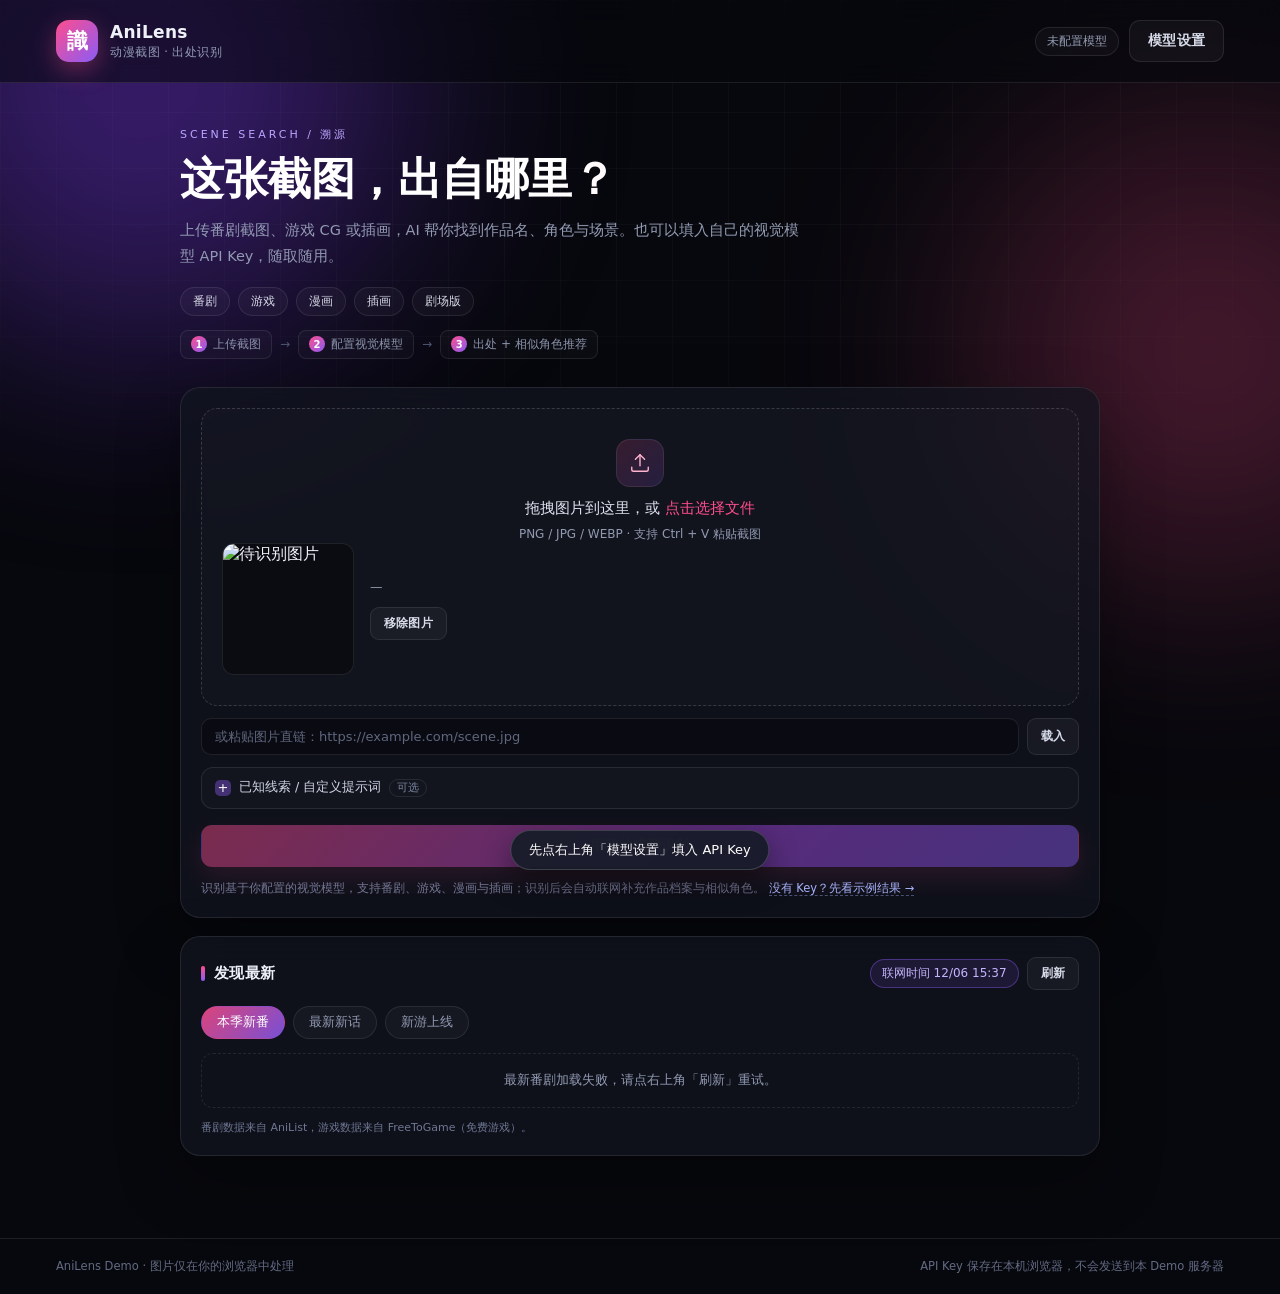
==== commit 31e54a76: "移除 trace.moe 免费溯源入口与相关逻辑" ====
--- a/index.html
+++ b/index.html
@@ -5,7 +5,7 @@
   <meta name="viewport" content="width=device-width, initial-scale=1.0" />
   <title>AniLens · 动漫截图溯源</title>
   <meta name="description" content="上传动漫截图、游戏 CG 或插画，识别出自哪部番剧、游戏或作品，支持接入自己的视觉大模型 API。" />
-  <meta name="keywords" content="动漫截图,出处识别,以图搜番,galgame,AniList,trace.moe,VNDB" />
+  <meta name="keywords" content="动漫截图,出处识别,以图搜番,galgame,AniList,VNDB" />
   <meta name="theme-color" content="#07080d" />
   <meta name="color-scheme" content="dark" />
   <link rel="icon" type="image/svg+xml" href="favicon.svg" />
@@ -47,7 +47,7 @@
       <div class="flow">
         <span><b>1</b> 上传截图</span>
         <i>→</i>
-        <span><b>2</b> 配置模型 / 免费溯源</span>
+        <span><b>2</b> 配置视觉模型</span>
         <i>→</i>
         <span><b>3</b> 出处 + 相似角色推荐</span>
       </div>
@@ -92,9 +92,8 @@
 
       <div class="action-row">
         <button class="btn btn-primary" id="btnAnalyze" type="button" disabled>用我的模型识别</button>
-        <button class="btn btn-secondary" id="btnTrace" type="button" disabled>免费动画溯源</button>
-      </div>
-      <p class="hint">免费溯源基于 trace.moe，只覆盖电视动画截图，并会自动过滤相似度不足 75% 的假结果；游戏、漫画、插画请用视觉模型识别。 <a class="demo-link" href="?demo=1">没有 Key？先看示例结果 →</a></p>
+      </div>
+      <p class="hint">识别基于你配置的视觉模型，支持番剧、游戏、漫画与插画；识别后会自动联网补充作品档案与相似角色。 <a class="demo-link" href="?demo=1">没有 Key？先看示例结果 →</a></p>
     </section>
 
     <section class="panel" id="discoverPanel">
@@ -140,7 +139,6 @@
           <a href="https://iqdb.org/" target="_blank" rel="noopener">IQDB</a>
           <a href="https://lens.google.com/" target="_blank" rel="noopener">Google Lens</a>
           <a href="https://yandex.com/images/" target="_blank" rel="noopener">Yandex 图片</a>
-          <a href="https://trace.moe/" target="_blank" rel="noopener">trace.moe</a>
         </div>
       </div>
     </section>
--- a/styles.css
+++ b/styles.css
@@ -538,92 +538,6 @@
 }
 .error-box b { color: #fff; }
 
-/* ---------- trace results ---------- */
-.trace-hero {
-  display: flex;
-  gap: 16px;
-  padding: 14px;
-  border-radius: 16px;
-  border: 1px solid rgba(165, 180, 252, 0.28);
-  background: linear-gradient(135deg, rgba(99, 102, 241, 0.1), rgba(255, 77, 141, 0.06));
-}
-.trace-hero-thumb {
-  flex: none;
-  width: 200px;
-  aspect-ratio: 16 / 9;
-  border-radius: 10px;
-  overflow: hidden;
-  background: #000;
-  border: 1px solid var(--line);
-}
-.trace-hero-thumb img { width: 100%; height: 100%; object-fit: cover; display: block; }
-.trace-hero-body { min-width: 0; flex: 1; }
-.trace-kicker {
-  display: inline-block;
-  margin-bottom: 6px;
-  font-size: 10.5px;
-  letter-spacing: 0.08em;
-  text-transform: uppercase;
-  color: #a5b4fc;
-}
-.trace-kicker .trace-conf {
-  margin-left: 5px;
-  padding: 1px 7px;
-  font-size: 10px;
-  letter-spacing: 0;
-  text-transform: none;
-  vertical-align: 1px;
-}
-.trace-hero h2 { margin: 0 0 4px; font-size: 19px; line-height: 1.35; }
-.trace-hero .trace-sub { margin: 0 0 9px; font-size: 12px; color: var(--muted); }
-.trace-more { margin: 16px 0 8px; font-size: 11.5px; color: #6f7793; }
-.trace-warn {
-  margin-bottom: 12px;
-  padding: 10px 12px;
-  border-radius: 10px;
-  border: 1px solid rgba(251, 191, 36, 0.3);
-  background: rgba(251, 191, 36, 0.08);
-  font-size: 12px;
-  line-height: 1.6;
-  color: #fcd34d;
-}
-.trace-note { margin: 10px 0 0; font-size: 11px; color: #6f7793; }
-.trace-hit { background: rgba(52, 211, 153, 0.15) !important; color: #6ee7b7 !important; }
-
-.trace-list { display: grid; gap: 12px; }
-.trace-item {
-  display: flex;
-  gap: 14px;
-  padding: 12px;
-  border-radius: 14px;
-  border: 1px solid var(--line);
-  background: rgba(255, 255, 255, 0.02);
-}
-.trace-thumb {
-  flex: none;
-  width: 128px;
-  height: 76px;
-  border-radius: 9px;
-  overflow: hidden;
-  background: #000;
-  border: 1px solid var(--line);
-}
-.trace-thumb img { width: 100%; height: 100%; object-fit: cover; display: block; }
-.trace-body { min-width: 0; flex: 1; }
-.trace-body h3 { margin: 0 0 4px; font-size: 14.5px; line-height: 1.4; }
-.trace-body .trace-sub { margin: 0 0 8px; font-size: 12px; color: var(--muted); word-break: break-word; }
-.trace-meta { display: flex; flex-wrap: wrap; gap: 6px; }
-.trace-meta span {
-  font-size: 11.5px;
-  padding: 3px 8px;
-  border-radius: 6px;
-  background: rgba(255, 255, 255, 0.05);
-  color: #c3c9dc;
-}
-.trace-links { display: flex; gap: 12px; margin-top: 9px; flex-wrap: wrap; }
-.trace-links a { font-size: 12px; color: #a5b4fc; text-decoration: none; }
-.trace-links a:hover { text-decoration: underline; }
-
 /* ---------- verify ---------- */
 .verify { margin-top: 20px; padding-top: 16px; border-top: 1px solid var(--line); }
 .verify p { margin: 0 0 9px; font-size: 11.5px; color: #6f7793; }
@@ -748,10 +662,6 @@
   .panel { padding: 16px; border-radius: 16px; }
   .dz-preview { flex-direction: column; align-items: stretch; }
   .preview-frame { width: 100%; height: 200px; }
-  .trace-item { flex-direction: column; }
-  .trace-thumb { width: 100%; height: 140px; }
-  .trace-hero { flex-direction: column; }
-  .trace-hero-thumb { width: 100%; }
   .result-head { flex-direction: column; }
   .confidence { text-align: left; width: 100%; }
 }
@@ -1244,7 +1154,7 @@
 .panel { animation: fadeUp 0.5s cubic-bezier(0.22, 1, 0.36, 1) both; }
 
 /* 结果卡片 / 联网增强内容插入时的轻量入场 */
-.result-hero, .trace-hero, .trace-item, .vn-card, .person-card,
+.result-hero, .vn-card, .person-card,
 .media-card, .online-block, .block {
   animation: fadeUpSm 0.4s cubic-bezier(0.22, 1, 0.36, 1) both;
 }
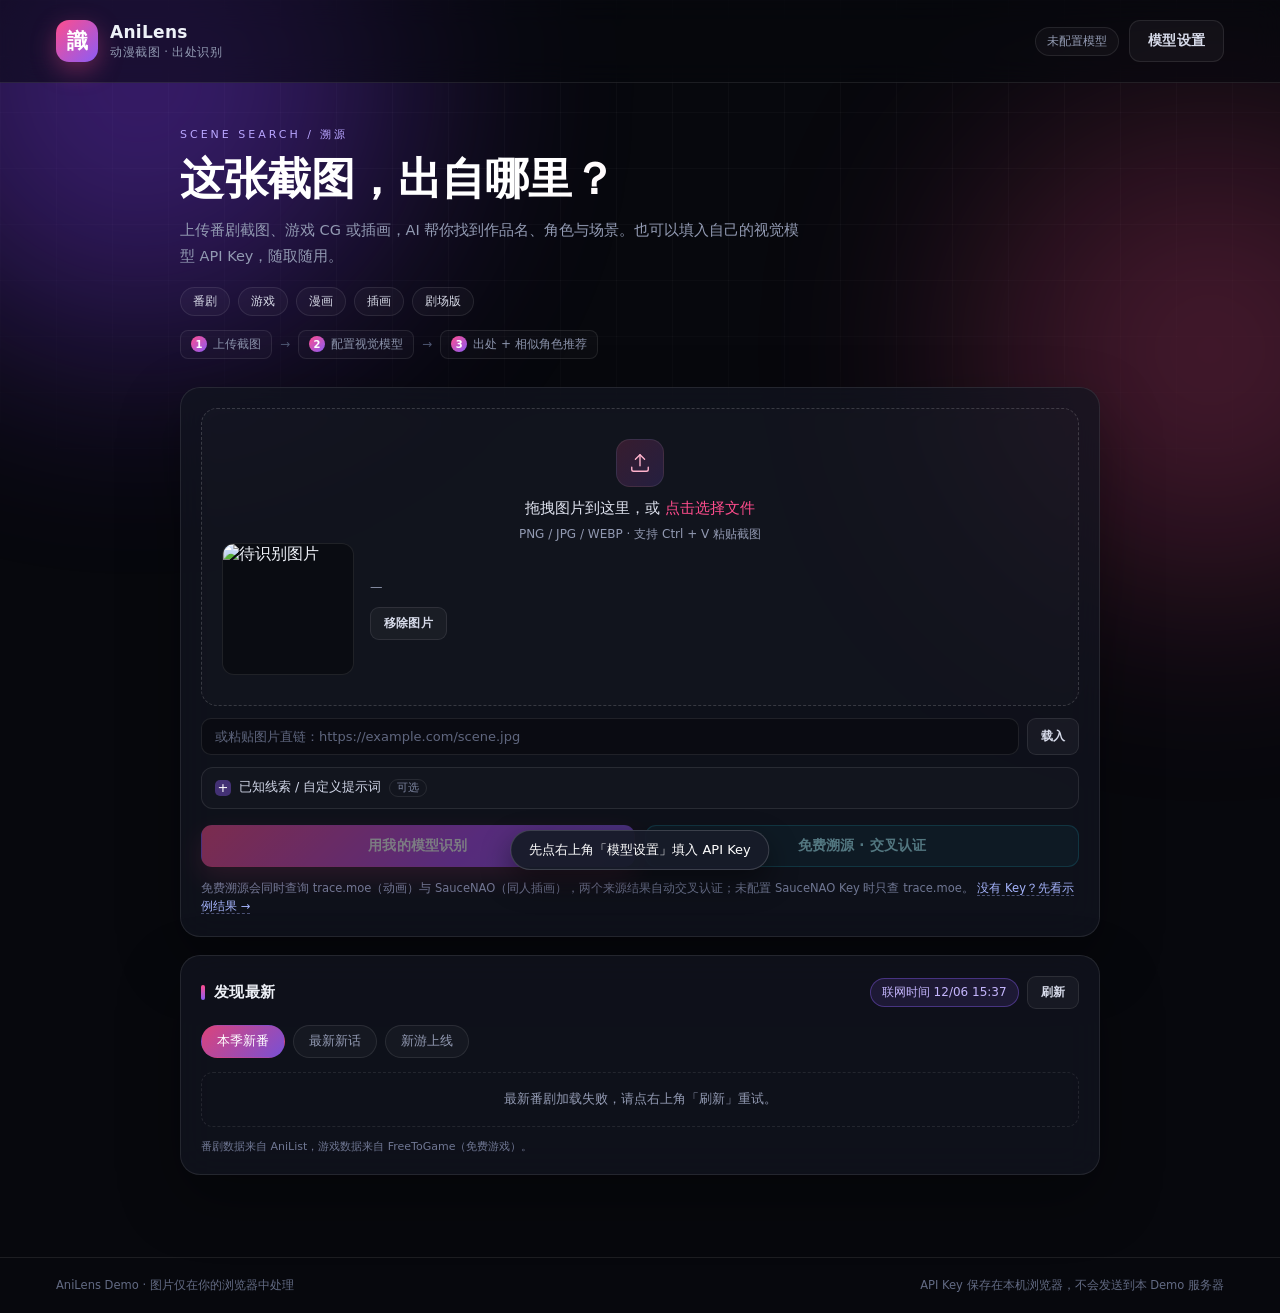
==== commit 5768e3bd: "新增免费溯源：trace.moe + SauceNAO 双源交叉认证，拦截低信息图片假命中" ====
--- a/index.html
+++ b/index.html
@@ -92,8 +92,9 @@
 
       <div class="action-row">
         <button class="btn btn-primary" id="btnAnalyze" type="button" disabled>用我的模型识别</button>
-      </div>
-      <p class="hint">识别基于你配置的视觉模型，支持番剧、游戏、漫画与插画；识别后会自动联网补充作品档案与相似角色。 <a class="demo-link" href="?demo=1">没有 Key？先看示例结果 →</a></p>
+        <button class="btn btn-secondary" id="btnTrace" type="button" disabled>免费溯源 · 交叉认证</button>
+      </div>
+      <p class="hint">免费溯源会同时查询 trace.moe（动画）与 SauceNAO（同人插画），两个来源结果自动交叉认证；未配置 SauceNAO Key 时只查 trace.moe。 <a class="demo-link" href="?demo=1">没有 Key？先看示例结果 →</a></p>
     </section>
 
     <section class="panel" id="discoverPanel">
@@ -139,6 +140,8 @@
           <a href="https://iqdb.org/" target="_blank" rel="noopener">IQDB</a>
           <a href="https://lens.google.com/" target="_blank" rel="noopener">Google Lens</a>
           <a href="https://yandex.com/images/" target="_blank" rel="noopener">Yandex 图片</a>
+          <a href="https://saucenao.com/" target="_blank" rel="noopener">SauceNAO</a>
+          <a href="https://trace.moe/" target="_blank" rel="noopener">trace.moe</a>
         </div>
       </div>
     </section>
@@ -194,6 +197,19 @@
         <input id="onlineToggle" type="checkbox" checked />
       </label>
 
+      <div class="sauce-box">
+        <p class="sauce-title">免费溯源 · SauceNAO（可选）</p>
+        <label class="field">
+          <span>SauceNAO API Key <em>用于同人插画检索</em></span>
+          <input id="sauceKey" type="password" placeholder="留空则仅查询 trace.moe" autocomplete="off" spellcheck="false" />
+        </label>
+        <label class="field">
+          <span>中转地址 <em>可选</em></span>
+          <input id="sauceRelay" type="text" placeholder="https://你的中转/?url=（需能转发到 saucenao.com）" spellcheck="false" />
+        </label>
+        <p class="prompt-tip">SauceNAO 在国内网络可能无法直连；填中转地址或留空跳过，不影响 trace.moe 与模型识别。免费 Key 可在 saucenao.com 注册后获取。</p>
+      </div>
+
       <div class="modal-foot">
         <button class="btn btn-ghost" id="btnTestOnline" type="button">测试联网</button>
         <button class="btn btn-ghost" id="btnTest" type="button">测试模型</button>
--- a/styles.css
+++ b/styles.css
@@ -538,6 +538,138 @@
 }
 .error-box b { color: #fff; }
 
+/* ---------- 交叉认证 ---------- */
+.cross-box {
+  padding: 13px 15px;
+  border-radius: 14px;
+  border: 1px solid var(--line);
+  background: rgba(255, 255, 255, 0.03);
+  margin-bottom: 18px;
+}
+.cross-high { border-color: rgba(52, 211, 153, 0.35); background: rgba(52, 211, 153, 0.07); }
+.cross-mid { border-color: rgba(139, 92, 246, 0.35); background: rgba(139, 92, 246, 0.08); }
+.cross-low { border-color: rgba(251, 191, 36, 0.35); background: rgba(251, 191, 36, 0.07); }
+.cross-head { display: flex; align-items: center; gap: 9px; }
+.cross-head b { font-size: 13px; letter-spacing: 0.4px; }
+.cross-box p { margin: 7px 0 0; font-size: 12.5px; line-height: 1.65; color: #c3c9dc; }
+.cross-signals { display: flex; flex-wrap: wrap; gap: 7px; margin-top: 9px; }
+.cross-signals span {
+  font-size: 11px;
+  padding: 3px 9px;
+  border-radius: 999px;
+  color: #d6d9e6;
+  background: rgba(255, 255, 255, 0.06);
+  border: 1px solid var(--line);
+}
+.block-label {
+  margin: 18px 0 9px;
+  font-size: 11.5px;
+  letter-spacing: 0.08em;
+  color: #8b93ab;
+}
+
+/* ---------- trace results ---------- */
+.trace-hero {
+  display: flex;
+  gap: 16px;
+  padding: 14px;
+  border-radius: 16px;
+  border: 1px solid rgba(165, 180, 252, 0.28);
+  background: linear-gradient(135deg, rgba(99, 102, 241, 0.1), rgba(255, 77, 141, 0.06));
+}
+.trace-hero-thumb {
+  flex: none;
+  width: 200px;
+  aspect-ratio: 16 / 9;
+  border-radius: 10px;
+  overflow: hidden;
+  background: #000;
+  border: 1px solid var(--line);
+}
+.trace-hero-thumb img { width: 100%; height: 100%; object-fit: cover; display: block; }
+.trace-hero-body { min-width: 0; flex: 1; }
+.trace-kicker {
+  display: inline-block;
+  margin-bottom: 6px;
+  font-size: 10.5px;
+  letter-spacing: 0.08em;
+  text-transform: uppercase;
+  color: #a5b4fc;
+}
+.trace-hero h2 { margin: 0 0 4px; font-size: 19px; line-height: 1.35; }
+.trace-hero .trace-sub { margin: 0 0 9px; font-size: 12px; color: var(--muted); }
+.trace-more { margin: 16px 0 8px; font-size: 11.5px; color: #6f7793; }
+.trace-note { margin: 12px 0 0; font-size: 11px; color: #6f7793; line-height: 1.6; }
+.trace-hit { background: rgba(52, 211, 153, 0.15) !important; color: #6ee7b7 !important; }
+
+.trace-list { display: grid; gap: 12px; }
+.trace-item {
+  display: flex;
+  gap: 14px;
+  padding: 12px;
+  border-radius: 14px;
+  border: 1px solid var(--line);
+  background: rgba(255, 255, 255, 0.02);
+}
+.trace-thumb {
+  flex: none;
+  width: 128px;
+  height: 76px;
+  border-radius: 9px;
+  overflow: hidden;
+  background: #000;
+  border: 1px solid var(--line);
+}
+.trace-thumb img { width: 100%; height: 100%; object-fit: cover; display: block; }
+.trace-body { min-width: 0; flex: 1; }
+.trace-body h3 { margin: 0 0 4px; font-size: 14.5px; line-height: 1.4; }
+.trace-body .trace-sub { margin: 0 0 8px; font-size: 12px; color: var(--muted); word-break: break-word; }
+.trace-meta { display: flex; flex-wrap: wrap; gap: 6px; }
+.trace-meta span {
+  font-size: 11.5px;
+  padding: 3px 8px;
+  border-radius: 6px;
+  background: rgba(255, 255, 255, 0.05);
+  color: #c3c9dc;
+}
+.trace-links { display: flex; gap: 12px; margin-top: 9px; flex-wrap: wrap; }
+.trace-links a { font-size: 12px; color: #a5b4fc; text-decoration: none; }
+.trace-links a:hover { text-decoration: underline; }
+
+/* ---------- SauceNAO ---------- */
+.sauce-grid { display: grid; grid-template-columns: repeat(auto-fill, minmax(210px, 1fr)); gap: 10px; }
+.sauce-card {
+  display: flex;
+  gap: 10px;
+  padding: 9px;
+  border-radius: 11px;
+  border: 1px solid var(--line);
+  background: rgba(255, 255, 255, 0.02);
+  color: var(--text);
+  text-decoration: none;
+  transition: border-color 0.2s, transform 0.2s;
+}
+a.sauce-card:hover { border-color: rgba(255, 77, 141, 0.5); transform: translateY(-1px); }
+.sauce-thumb {
+  flex: none;
+  width: 54px;
+  height: 76px;
+  border-radius: 7px;
+  overflow: hidden;
+  background: rgba(255, 255, 255, 0.05);
+  border: 1px solid var(--line);
+}
+.sauce-thumb img { width: 100%; height: 100%; object-fit: cover; display: block; }
+.sauce-body { min-width: 0; display: flex; flex-direction: column; gap: 3px; }
+.sauce-body strong { font-size: 12px; line-height: 1.4; word-break: break-word; }
+.sauce-body span { font-size: 11px; color: #8b93ab; }
+.sauce-body em { font-style: normal; font-size: 10px; color: #6f7793; }
+.sauce-skip { margin: 12px 0 0; font-size: 11.5px; color: #6f7793; line-height: 1.6; }
+
+/* ---------- SauceNAO 设置 ---------- */
+.sauce-box { margin-top: 14px; padding-top: 14px; border-top: 1px solid var(--line); }
+.sauce-title { margin: 0 0 10px; font-size: 12.5px; font-weight: 600; color: #cfd5e6; letter-spacing: 0.3px; }
+
 /* ---------- verify ---------- */
 .verify { margin-top: 20px; padding-top: 16px; border-top: 1px solid var(--line); }
 .verify p { margin: 0 0 9px; font-size: 11.5px; color: #6f7793; }
@@ -662,6 +794,13 @@
   .panel { padding: 16px; border-radius: 16px; }
   .dz-preview { flex-direction: column; align-items: stretch; }
   .preview-frame { width: 100%; height: 200px; }
+  .trace-item { flex-direction: column; }
+  .trace-thumb { width: 100%; height: 140px; }
+  .trace-hero { flex-direction: column; }
+  .trace-hero-thumb { width: 100%; }
+  .sauce-grid { grid-template-columns: 1fr 1fr; gap: 8px; }
+  .sauce-card { padding: 7px; gap: 8px; }
+  .sauce-thumb { width: 42px; height: 60px; }
   .result-head { flex-direction: column; }
   .confidence { text-align: left; width: 100%; }
 }
@@ -1154,7 +1293,7 @@
 .panel { animation: fadeUp 0.5s cubic-bezier(0.22, 1, 0.36, 1) both; }
 
 /* 结果卡片 / 联网增强内容插入时的轻量入场 */
-.result-hero, .vn-card, .person-card,
+.result-hero, .trace-hero, .trace-item, .sauce-card, .vn-card, .person-card,
 .media-card, .online-block, .block {
   animation: fadeUpSm 0.4s cubic-bezier(0.22, 1, 0.36, 1) both;
 }
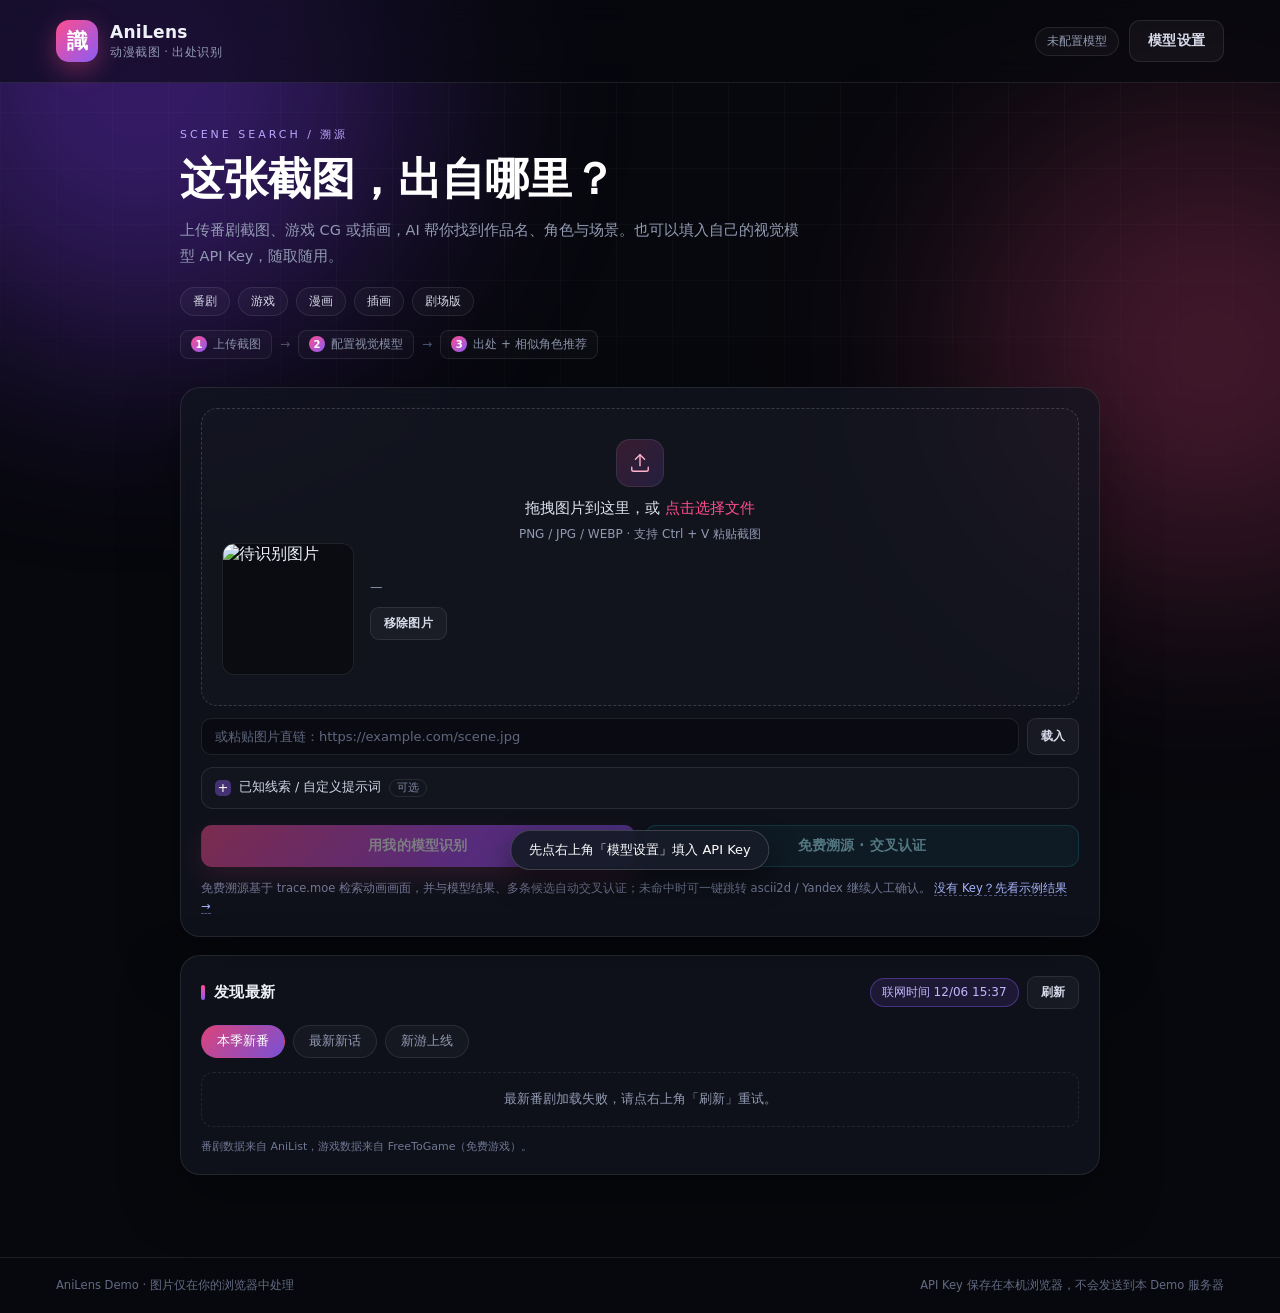
==== commit 8e2d59b9: "移除 SauceNAO 相关功能与设置" ====
--- a/index.html
+++ b/index.html
@@ -94,7 +94,7 @@
         <button class="btn btn-primary" id="btnAnalyze" type="button" disabled>用我的模型识别</button>
         <button class="btn btn-secondary" id="btnTrace" type="button" disabled>免费溯源 · 交叉认证</button>
       </div>
-      <p class="hint">免费溯源会同时查询 trace.moe（动画）与 SauceNAO（同人插画），两个来源结果自动交叉认证；未配置 SauceNAO Key 时只查 trace.moe。 <a class="demo-link" href="?demo=1">没有 Key？先看示例结果 →</a></p>
+      <p class="hint">免费溯源基于 trace.moe 检索动画画面，并与模型结果、多条候选自动交叉认证；未命中时可一键跳转 ascii2d / Yandex 继续人工确认。 <a class="demo-link" href="?demo=1">没有 Key？先看示例结果 →</a></p>
     </section>
 
     <section class="panel" id="discoverPanel">
@@ -135,12 +135,10 @@
       <div class="verify">
         <p>结果仅供参考，建议交叉验证：</p>
         <div class="verify-links">
-          <a href="https://saucenao.com/" target="_blank" rel="noopener">SauceNAO</a>
           <a href="https://ascii2d.net/" target="_blank" rel="noopener">ascii2d</a>
           <a href="https://iqdb.org/" target="_blank" rel="noopener">IQDB</a>
           <a href="https://lens.google.com/" target="_blank" rel="noopener">Google Lens</a>
           <a href="https://yandex.com/images/" target="_blank" rel="noopener">Yandex 图片</a>
-          <a href="https://saucenao.com/" target="_blank" rel="noopener">SauceNAO</a>
           <a href="https://trace.moe/" target="_blank" rel="noopener">trace.moe</a>
         </div>
       </div>
@@ -197,19 +195,6 @@
         <input id="onlineToggle" type="checkbox" checked />
       </label>
 
-      <div class="sauce-box">
-        <p class="sauce-title">免费溯源 · SauceNAO（可选）</p>
-        <label class="field">
-          <span>SauceNAO API Key <em>用于同人插画检索</em></span>
-          <input id="sauceKey" type="password" placeholder="留空则仅查询 trace.moe" autocomplete="off" spellcheck="false" />
-        </label>
-        <label class="field">
-          <span>中转地址 <em>可选</em></span>
-          <input id="sauceRelay" type="text" placeholder="https://你的中转/?url=（需能转发到 saucenao.com）" spellcheck="false" />
-        </label>
-        <p class="prompt-tip">SauceNAO 在国内网络可能无法直连；填中转地址或留空跳过，不影响 trace.moe 与模型识别。免费 Key 可在 saucenao.com 注册后获取。</p>
-      </div>
-
       <div class="modal-foot">
         <button class="btn btn-ghost" id="btnTestOnline" type="button">测试联网</button>
         <button class="btn btn-ghost" id="btnTest" type="button">测试模型</button>
--- a/styles.css
+++ b/styles.css
@@ -636,39 +636,17 @@
 .trace-links a { font-size: 12px; color: #a5b4fc; text-decoration: none; }
 .trace-links a:hover { text-decoration: underline; }
 
-/* ---------- SauceNAO ---------- */
-.sauce-grid { display: grid; grid-template-columns: repeat(auto-fill, minmax(210px, 1fr)); gap: 10px; }
-.sauce-card {
-  display: flex;
-  gap: 10px;
-  padding: 9px;
-  border-radius: 11px;
-  border: 1px solid var(--line);
+/* ---------- 兜底检索 ---------- */
+.fallback-box {
+  margin-top: 16px;
+  padding: 14px 15px;
+  border-radius: 14px;
+  border: 1px dashed rgba(255, 255, 255, 0.18);
   background: rgba(255, 255, 255, 0.02);
-  color: var(--text);
-  text-decoration: none;
-  transition: border-color 0.2s, transform 0.2s;
-}
-a.sauce-card:hover { border-color: rgba(255, 77, 141, 0.5); transform: translateY(-1px); }
-.sauce-thumb {
-  flex: none;
-  width: 54px;
-  height: 76px;
-  border-radius: 7px;
-  overflow: hidden;
-  background: rgba(255, 255, 255, 0.05);
-  border: 1px solid var(--line);
-}
-.sauce-thumb img { width: 100%; height: 100%; object-fit: cover; display: block; }
-.sauce-body { min-width: 0; display: flex; flex-direction: column; gap: 3px; }
-.sauce-body strong { font-size: 12px; line-height: 1.4; word-break: break-word; }
-.sauce-body span { font-size: 11px; color: #8b93ab; }
-.sauce-body em { font-style: normal; font-size: 10px; color: #6f7793; }
-.sauce-skip { margin: 12px 0 0; font-size: 11.5px; color: #6f7793; line-height: 1.6; }
-
-/* ---------- SauceNAO 设置 ---------- */
-.sauce-box { margin-top: 14px; padding-top: 14px; border-top: 1px solid var(--line); }
-.sauce-title { margin: 0 0 10px; font-size: 12.5px; font-weight: 600; color: #cfd5e6; letter-spacing: 0.3px; }
+}
+.fallback-box .block-label { margin: 0 0 6px; }
+.fallback-note { margin: 0 0 10px; font-size: 11.5px; line-height: 1.65; color: #8b93ab; }
+.fallback-box .search-row { margin-top: 0; }
 
 /* ---------- verify ---------- */
 .verify { margin-top: 20px; padding-top: 16px; border-top: 1px solid var(--line); }
@@ -798,9 +776,6 @@
   .trace-thumb { width: 100%; height: 140px; }
   .trace-hero { flex-direction: column; }
   .trace-hero-thumb { width: 100%; }
-  .sauce-grid { grid-template-columns: 1fr 1fr; gap: 8px; }
-  .sauce-card { padding: 7px; gap: 8px; }
-  .sauce-thumb { width: 42px; height: 60px; }
   .result-head { flex-direction: column; }
   .confidence { text-align: left; width: 100%; }
 }
@@ -1293,7 +1268,7 @@
 .panel { animation: fadeUp 0.5s cubic-bezier(0.22, 1, 0.36, 1) both; }
 
 /* 结果卡片 / 联网增强内容插入时的轻量入场 */
-.result-hero, .trace-hero, .trace-item, .sauce-card, .vn-card, .person-card,
+.result-hero, .trace-hero, .trace-item, .vn-card, .person-card,
 .media-card, .online-block, .block {
   animation: fadeUpSm 0.4s cubic-bezier(0.22, 1, 0.36, 1) both;
 }
